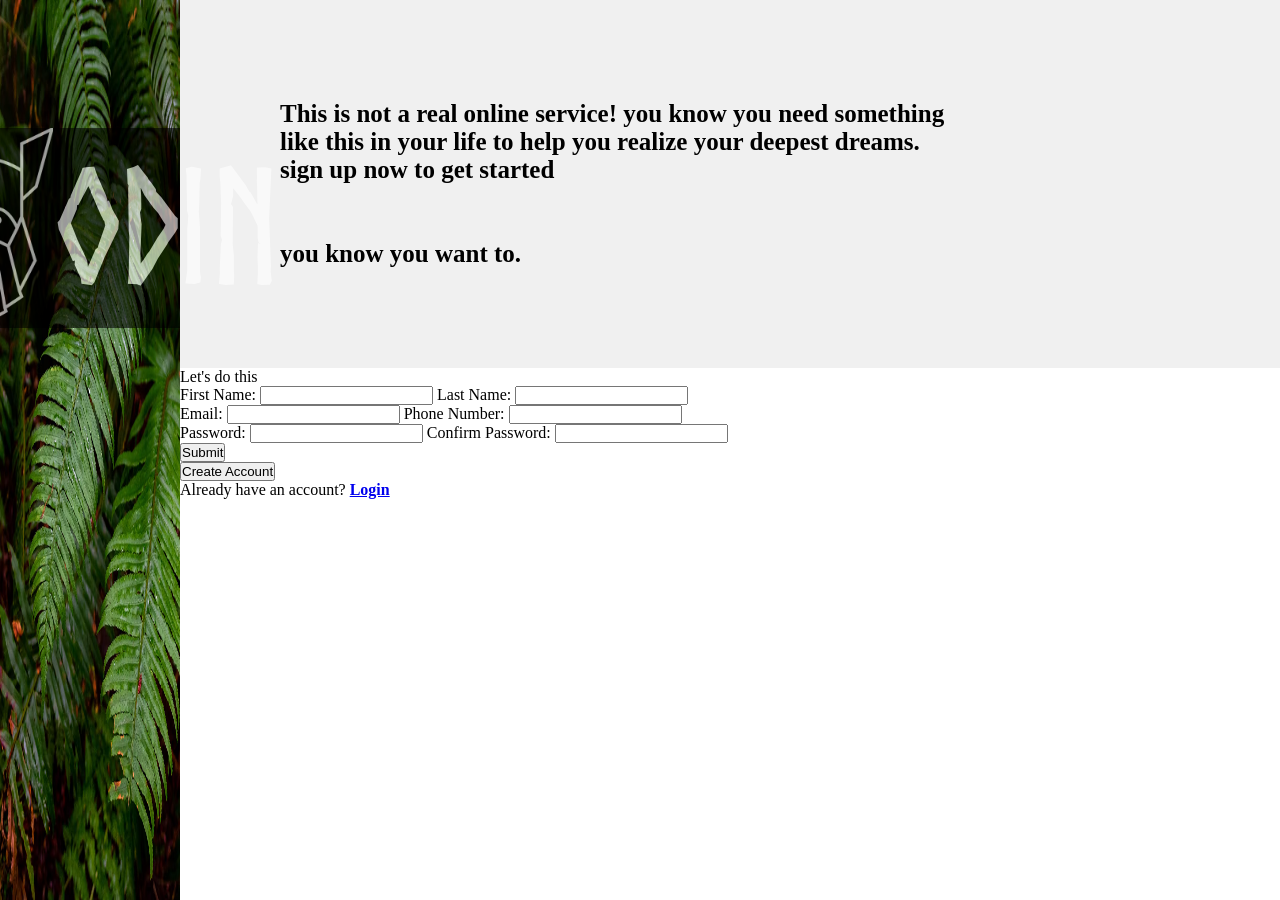
==== index.html @ 6bf803ae "fisrt text section, (sign up) completed." ====
<!doctype html>
<html lang="en">
  <head>
    <meta charset="UTF-8" />
    <meta name="viewport" content="width=device-width, initial-scale=1.0" />
    <link rel="stylesheet" href="style.css" />
    <title>Login Page</title>
  </head>
  <body>
    <div class="imageContainer">
      <img
        class="card-image"
        src="./images/sideimage.avif"
        alt="Background left image"
      />

      <div class="cardBodyText">
        <img class="logo" src="./images/odin-lined.png" alt="OdinProjectLogo" />

        <h1 class="odin">Odin</h1>
      </div>
    </div>
    <!-- Section right A -->
    <div class="sectionForm">
      <div class="sectionAText">
        <div class="topText">
          <p>
            This is not a real online service! you know you need something
            <br />
            like this in your life to help you realize your deepest dreams.
            <br />
            sign up <span>now</span> to get started
          </p>
          <br /><br />

          <p>you <span>know</span> you want to.</p>
        </div>
      </div>
      <!-- End -->
      <div class="loginContainer">
        <p>Let's do this</p>
        <form action="example.com/path" method="post">
          <div class="nameSection">
            <label for="FirstName">First Name:</label>
            <input type="text" id="FirstName" name="FirstName" />
            <label for="lastName">Last Name:</label>
            <input type="text" id="lastName" name="lastName" />
          </div>
          <div class="emailSection">
            <label for="email">Email:</label>
            <input type="email" id="email" name="userEmail" />
            <label for="phoneNumber">Phone Number:</label>
            <input type="text" id="phoneNumber" name="phoneNumber" />
          </div>
          <div class="passwordSection">
            <label for="uderPassword">Password:</label>
            <input type="password" id="uderPassword" name="userPassword" />
            <label for="confiPassword">Confirm Password:</label>
            <input type="password" id="confiPassword" name="confirmPassword" />
          </div>
          <button type="submit">Submit</button>
        </form>

        <div>
          <button type="button">Create Account</button>

          <p>
            Already have an account? <span><a href="Login">Login</a></span>
          </p>
        </div>
      </div>
    </div>
  </body>
</html>
---- style.css ----
body {
  display: flex;
  min-height: 100vh;
  /* flex-direction: column; */
  /* box-sizing: border-box;
  
  /* background-color: rgb(240, 240, 240); */
}

*,
*::before,
*::after {
  box-sizing: inherit;
  padding: 0;
  margin: 0;
}

/* 8. Avoid text overflows */
p,
h1,
h2,
h3,
h4,
h5,
h6 {
  overflow-wrap: break-word;
}
/* Section background image right side */

@font-face {
  font-family: my-cool-font;
  src: url(/images/norse/Norse.otf);
}

.imageContainer {
  display: flex;
  position: relative;
  width: 40%;
  /* flex-wrap: wrap; */
}

.card-image {
  position: absolute;
  width: 100%;
  height: 100vh;
  /* z-index: -1; */
}

.cardBodyText {
  display: flex;
  /* flex-direction: column; */
  justify-content: center;
  align-items: center;
  position: absolute;
  width: 100%;
  background: black;
  opacity: 0.6;
  color: white;
  top: 8rem;
  font-size: 1.2em;
  font-family: roboto;
  height: 200px;
}

.odin {
  font-family: my-cool-font;
  font-size: 150px;
}
.logo {
  height: 200px;
}

/* End */

/*First section text container */

.sectionAText {
  /* display: flex; */
  /* flex-direction: column; */
  padding: 100px;
  background-color: hsl(0, 0%, 94%);
  width: 100vh;
  font-weight: 900;
  font-size: 25px;
}
span {
  font-family: cursive;
  font-weight: 900;
}
.topText {
  /* display: flex;
  justify-content: center; */
  /* flex-direction: column; */
}

/* .loginContainer {
  display: flex;
  flex-direction: column;
} */
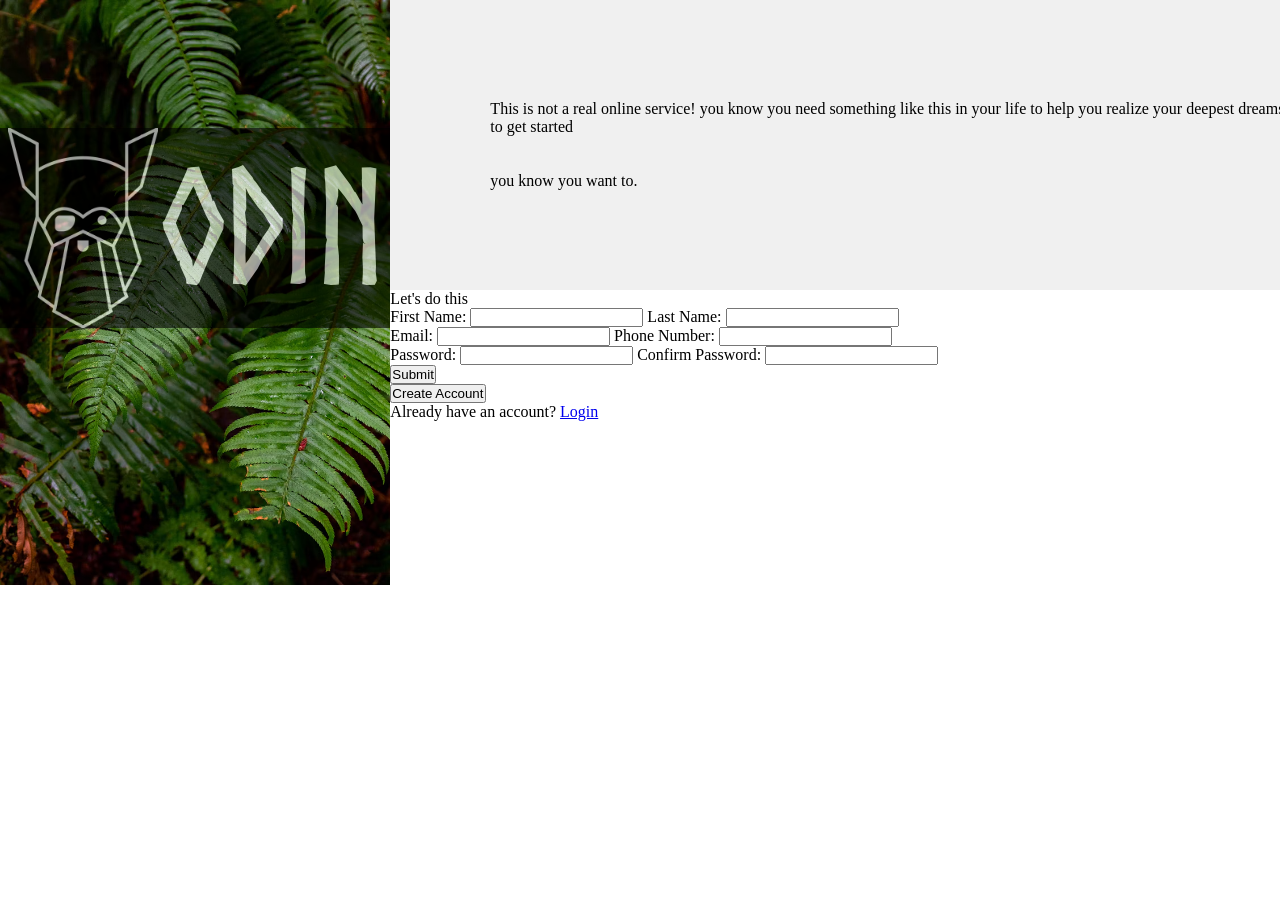
==== commit bc2aa256: "test" ====
--- a/index.html
+++ b/index.html
@@ -25,11 +25,9 @@
       <div class="sectionAText">
         <div class="topText">
           <p>
-            This is not a real online service! you know you need something
-            <br />
-            like this in your life to help you realize your deepest dreams.
-            <br />
-            sign up <span>now</span> to get started
+            This is not a real online service! you know you need something like
+            this in your life to help you realize your deepest dreams. sign up
+            <span>now</span> to get started
           </p>
           <br /><br />
 
--- a/style.css
+++ b/style.css
@@ -33,17 +33,14 @@
 }
 
 .imageContainer {
-  display: flex;
   position: relative;
   width: 40%;
-  /* flex-wrap: wrap; */
 }
 
 .card-image {
   position: absolute;
   width: 100%;
-  height: 100vh;
-  /* z-index: -1; */
+  z-index: -1;
 }
 
 .cardBodyText {
@@ -79,18 +76,12 @@
   /* flex-direction: column; */
   padding: 100px;
   background-color: hsl(0, 0%, 94%);
-  width: 100vh;
-  font-weight: 900;
-  font-size: 25px;
+  width: 100%;
 }
-span {
-  font-family: cursive;
-  font-weight: 900;
-}
+
 .topText {
-  /* display: flex;
-  justify-content: center; */
-  /* flex-direction: column; */
+  display: flex;
+  flex-direction: column;
 }
 
 /* .loginContainer {
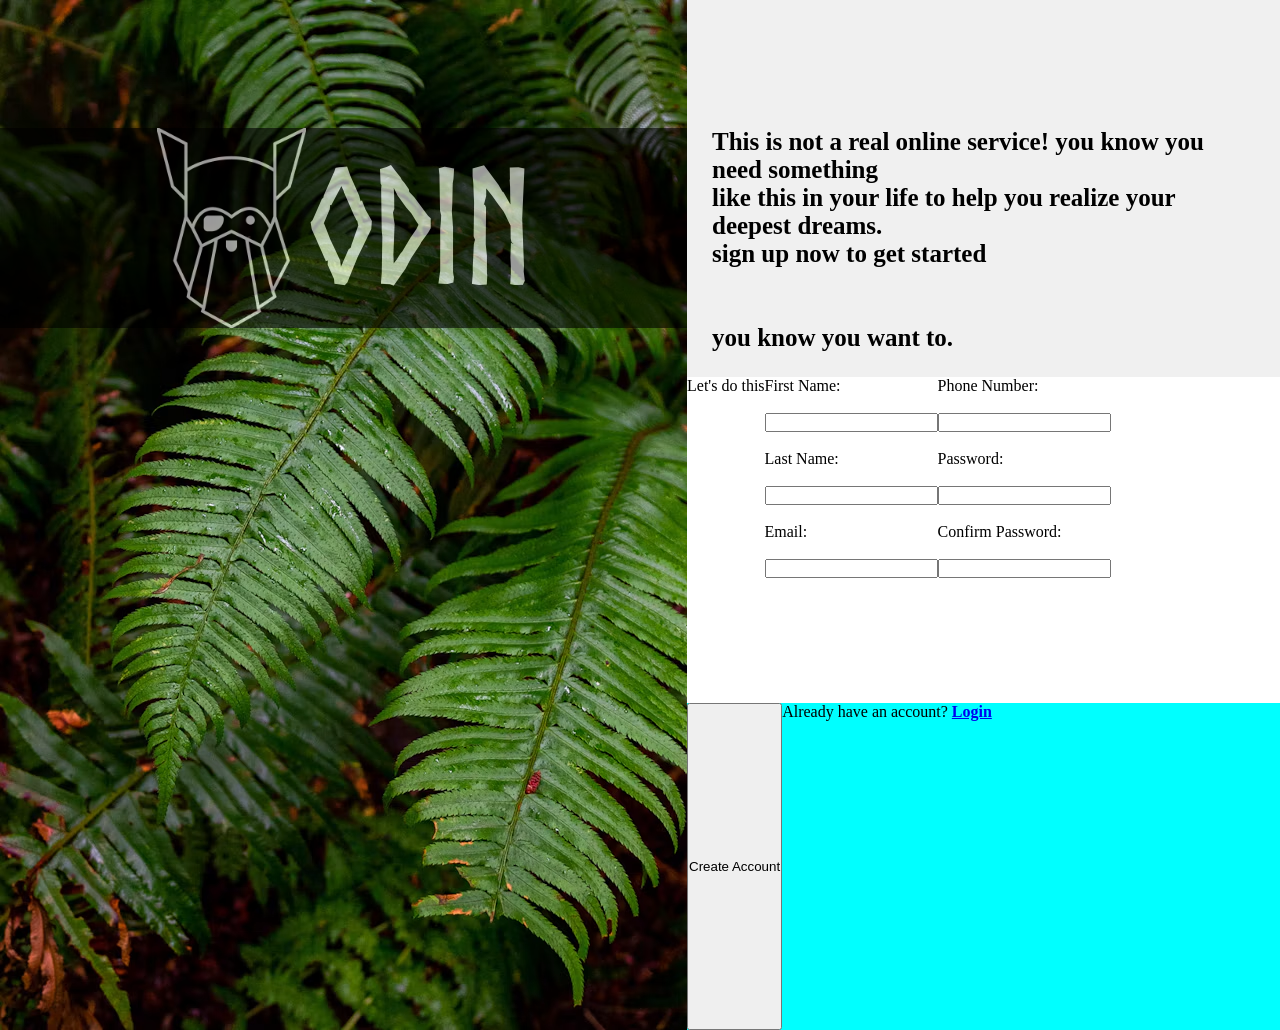
==== commit f61f196c: "first right text section completed, working on style the form section" ====
--- a/index.html
+++ b/index.html
@@ -25,9 +25,11 @@
       <div class="sectionAText">
         <div class="topText">
           <p>
-            This is not a real online service! you know you need something like
-            this in your life to help you realize your deepest dreams. sign up
-            <span>now</span> to get started
+            This is not a real online service! you know you need something
+            <br />
+            like this in your life to help you realize your deepest dreams.
+            <br />
+            sign up <span>now</span> to get started
           </p>
           <br /><br />
 
@@ -37,35 +39,41 @@
       <!-- End -->
       <div class="loginContainer">
         <p>Let's do this</p>
-        <form action="example.com/path" method="post">
-          <div class="nameSection">
-            <label for="FirstName">First Name:</label>
-            <input type="text" id="FirstName" name="FirstName" />
-            <label for="lastName">Last Name:</label>
-            <input type="text" id="lastName" name="lastName" />
+        <form class="formContainer" action="example.com/path" method="post">
+          <div>
+            <div class="formSectionright">
+              <label for="FirstName">First Name:</label><br />
+              <input type="text" id="FirstName" name="FirstName" /><br />
+              <label for="lastName">Last Name:</label><br />
+              <input type="text" id="lastName" name="lastName" /><br />
+              <label for="email">Email:</label><br />
+              <input type="email" id="email" name="userEmail" /><br />
+            </div>
           </div>
-          <div class="emailSection">
-            <label for="email">Email:</label>
-            <input type="email" id="email" name="userEmail" />
-            <label for="phoneNumber">Phone Number:</label>
-            <input type="text" id="phoneNumber" name="phoneNumber" />
+          <div class="formSectionLeft">
+            <label for="phoneNumber">Phone Number:</label><br />
+            <input type="text" id="phoneNumber" name="phoneNumber" /><br />
+            <label for="uderPassword">Password:</label><br />
+            <input
+              type="password"
+              id="uderPassword"
+              name="userPassword"
+            /><br />
+            <label for="confiPassword">Confirm Password:</label><br />
+            <input
+              type="password"
+              id="confiPassword"
+              name="confirmPassword"
+            /><br />
           </div>
-          <div class="passwordSection">
-            <label for="uderPassword">Password:</label>
-            <input type="password" id="uderPassword" name="userPassword" />
-            <label for="confiPassword">Confirm Password:</label>
-            <input type="password" id="confiPassword" name="confirmPassword" />
-          </div>
-          <button type="submit">Submit</button>
         </form>
+      </div>
+      <div class="containerButtonDown">
+        <button type="button">Create Account</button>
 
-        <div>
-          <button type="button">Create Account</button>
-
-          <p>
-            Already have an account? <span><a href="Login">Login</a></span>
-          </p>
-        </div>
+        <p>
+          Already have an account? <span><a href="Login">Login</a></span>
+        </p>
       </div>
     </div>
   </body>
--- a/style.css
+++ b/style.css
@@ -1,31 +1,17 @@
 body {
   display: flex;
-  min-height: 100vh;
-  /* flex-direction: column; */
-  /* box-sizing: border-box;
-  
-  /* background-color: rgb(240, 240, 240); */
+
+  /* min-height: 100vh; */
+  /* box-sizing: border-box; */
 }
 
 *,
 *::before,
 *::after {
-  box-sizing: inherit;
+  box-sizing: border-box;
   padding: 0;
   margin: 0;
 }
-
-/* 8. Avoid text overflows */
-p,
-h1,
-h2,
-h3,
-h4,
-h5,
-h6 {
-  overflow-wrap: break-word;
-}
-/* Section background image right side */
 
 @font-face {
   font-family: my-cool-font;
@@ -33,19 +19,12 @@
 }
 
 .imageContainer {
+  display: flex;
   position: relative;
-  width: 40%;
-}
-
-.card-image {
-  position: absolute;
-  width: 100%;
-  z-index: -1;
 }
 
 .cardBodyText {
   display: flex;
-  /* flex-direction: column; */
   justify-content: center;
   align-items: center;
   position: absolute;
@@ -72,19 +51,55 @@
 /*First section text container */
 
 .sectionAText {
-  /* display: flex; */
-  /* flex-direction: column; */
-  padding: 100px;
+  display: flex;
+  flex: 1;
+  align-items: end;
+  padding: 25px;
   background-color: hsl(0, 0%, 94%);
-  width: 100%;
+  font-weight: 900;
+  font-size: 25px;
 }
-
-.topText {
-  display: flex;
-  flex-direction: column;
+span {
+  font-family: cursive;
+  font-weight: 900;
 }
 
 /* .loginContainer {
   display: flex;
   flex-direction: column;
 } */
+.sectionForm {
+  display: flex;
+  flex: 1;
+  flex-direction: column;
+}
+
+/* FORM SECTION NAME/PASSWORD */
+
+.loginContainer {
+  display: flex;
+  flex: 1;
+  /* flex-direction: column; */
+}
+.formContainer {
+  display: flex;
+}
+.formSectionLeft {
+  display: flex;
+  flex-direction: column;
+}
+
+.formSectionright {
+  display: flex;
+  flex-direction: column;
+}
+
+/* EDN */
+
+/* LAST SECTION BELOW. */
+
+.containerButtonDown {
+  display: flex;
+  flex: 1;
+  background-color: aqua;
+}
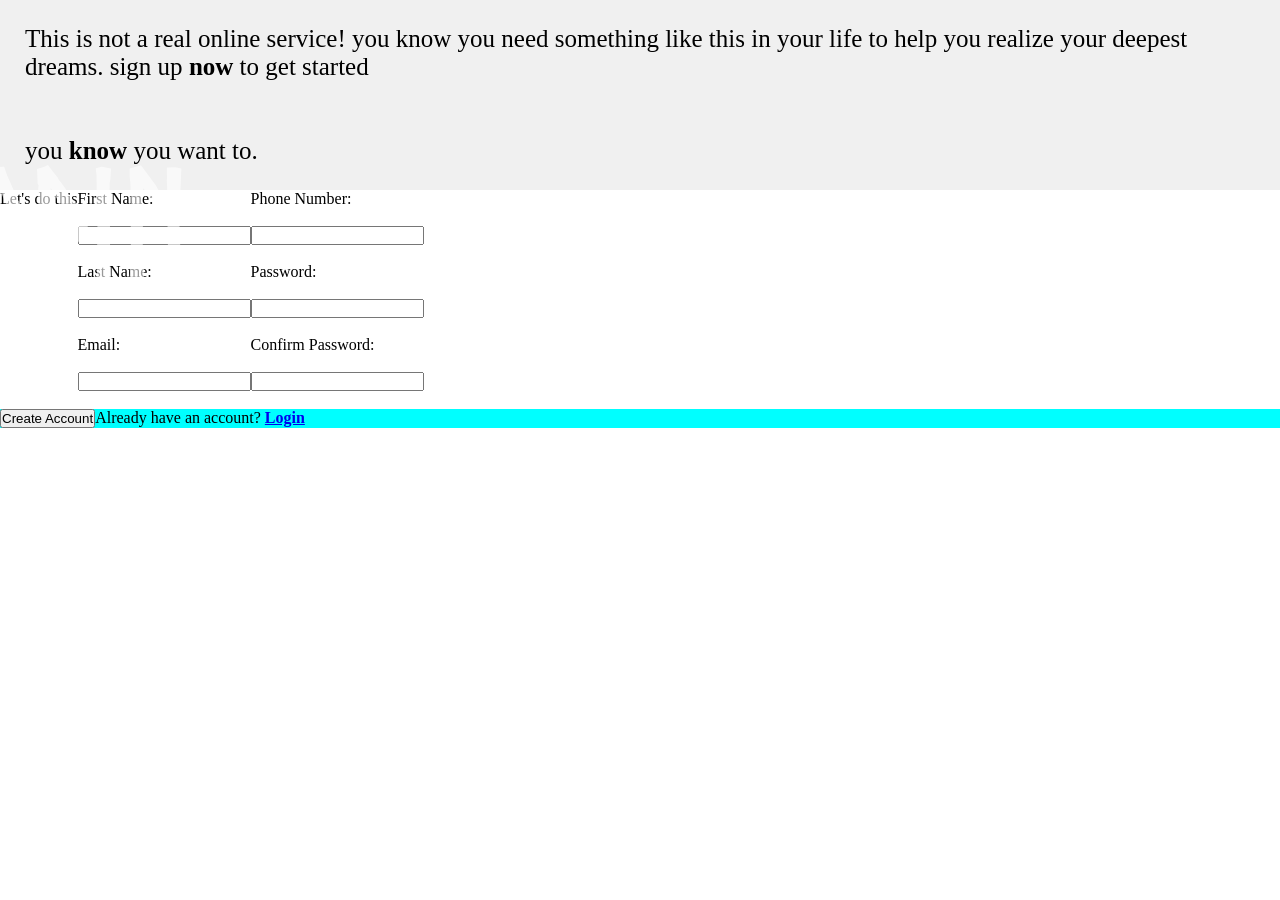
==== commit 41d62517: "Merge remote changes" ====
--- a/index.html
+++ b/index.html
@@ -25,11 +25,9 @@
       <div class="sectionAText">
         <div class="topText">
           <p>
-            This is not a real online service! you know you need something
-            <br />
-            like this in your life to help you realize your deepest dreams.
-            <br />
-            sign up <span>now</span> to get started
+            This is not a real online service! you know you need something like
+            this in your life to help you realize your deepest dreams. sign up
+            <span>now</span> to get started
           </p>
           <br /><br />
 
--- a/style.css
+++ b/style.css
@@ -19,8 +19,17 @@
 }
 
 .imageContainer {
-  display: flex;
   position: relative;
+<<<<<<< HEAD
+=======
+  width: 40%;
+}
+
+.card-image {
+  position: absolute;
+  width: 100%;
+  z-index: -1;
+>>>>>>> bc2aa2567131dba30216b508dfc164e8af32459b
 }
 
 .cardBodyText {
@@ -56,6 +65,7 @@
   align-items: end;
   padding: 25px;
   background-color: hsl(0, 0%, 94%);
+<<<<<<< HEAD
   font-weight: 900;
   font-size: 25px;
 }
@@ -63,6 +73,15 @@
   font-family: cursive;
   font-weight: 900;
 }
+=======
+  width: 100%;
+}
+
+.topText {
+  display: flex;
+  flex-direction: column;
+}
+>>>>>>> bc2aa2567131dba30216b508dfc164e8af32459b
 
 /* .loginContainer {
   display: flex;
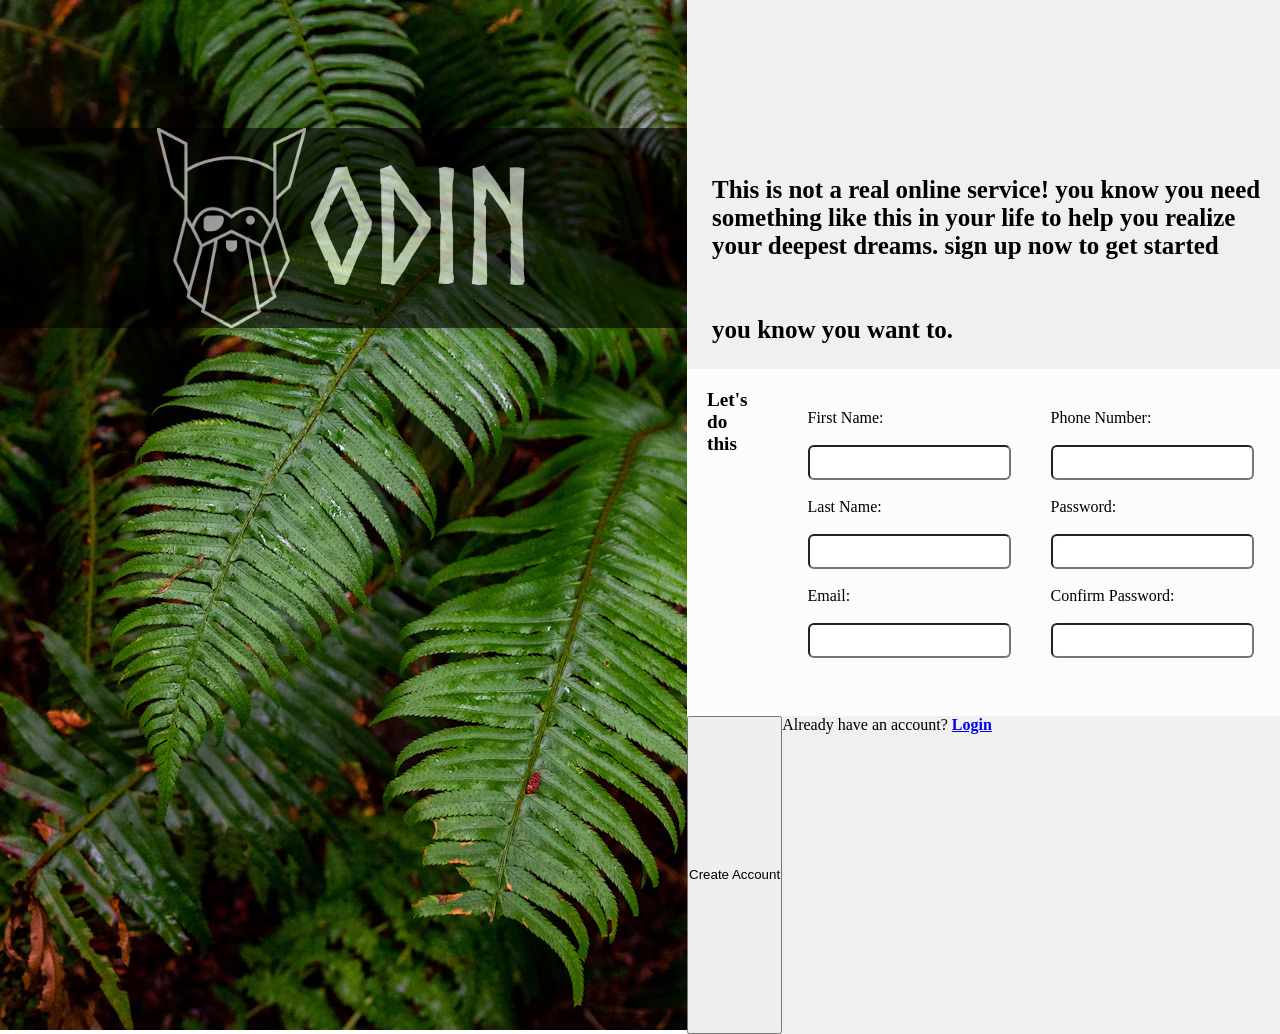
==== commit 40801336: "Form section almost completed background color set. Create button sections still pending" ====
--- a/index.html
+++ b/index.html
@@ -36,10 +36,10 @@
       </div>
       <!-- End -->
       <div class="loginContainer">
-        <p>Let's do this</p>
+        <p class="formTextTop">Let's do this</p>
         <form class="formContainer" action="example.com/path" method="post">
           <div>
-            <div class="formSectionright">
+            <div class="formSectionRight">
               <label for="FirstName">First Name:</label><br />
               <input type="text" id="FirstName" name="FirstName" /><br />
               <label for="lastName">Last Name:</label><br />
--- a/style.css
+++ b/style.css
@@ -1,7 +1,7 @@
 body {
   display: flex;
 
-  /* min-height: 100vh; */
+  min-height: 100vh;
   /* box-sizing: border-box; */
 }
 
@@ -20,16 +20,6 @@
 
 .imageContainer {
   position: relative;
-<<<<<<< HEAD
-=======
-  width: 40%;
-}
-
-.card-image {
-  position: absolute;
-  width: 100%;
-  z-index: -1;
->>>>>>> bc2aa2567131dba30216b508dfc164e8af32459b
 }
 
 .cardBodyText {
@@ -65,7 +55,6 @@
   align-items: end;
   padding: 25px;
   background-color: hsl(0, 0%, 94%);
-<<<<<<< HEAD
   font-weight: 900;
   font-size: 25px;
 }
@@ -73,15 +62,6 @@
   font-family: cursive;
   font-weight: 900;
 }
-=======
-  width: 100%;
-}
-
-.topText {
-  display: flex;
-  flex-direction: column;
-}
->>>>>>> bc2aa2567131dba30216b508dfc164e8af32459b
 
 /* .loginContainer {
   display: flex;
@@ -98,19 +78,42 @@
 .loginContainer {
   display: flex;
   flex: 1;
+  box-shadow: 10px black;
+  background-color: hsl(0, 0%, 99%);
   /* flex-direction: column; */
 }
 .formContainer {
   display: flex;
+  padding: 20px;
+  align-items: end;
 }
 .formSectionLeft {
   display: flex;
   flex-direction: column;
+  margin: 20px;
 }
 
-.formSectionright {
+.formSectionRight {
   display: flex;
   flex-direction: column;
+  margin: 20px;
+}
+
+.formTextTop {
+  font-weight: 600;
+  font-size: larger;
+  padding: 20px;
+}
+
+#confiPassword,
+#email,
+#FirstName,
+#lastName,
+#phoneNumber,
+#uderPassword {
+  padding: 8px 15px;
+  border: 15px bold black;
+  border-radius: 6px;
 }
 
 /* EDN */
@@ -120,5 +123,5 @@
 .containerButtonDown {
   display: flex;
   flex: 1;
-  background-color: aqua;
+  background-color: hsl(0, 0%, 94%);
 }
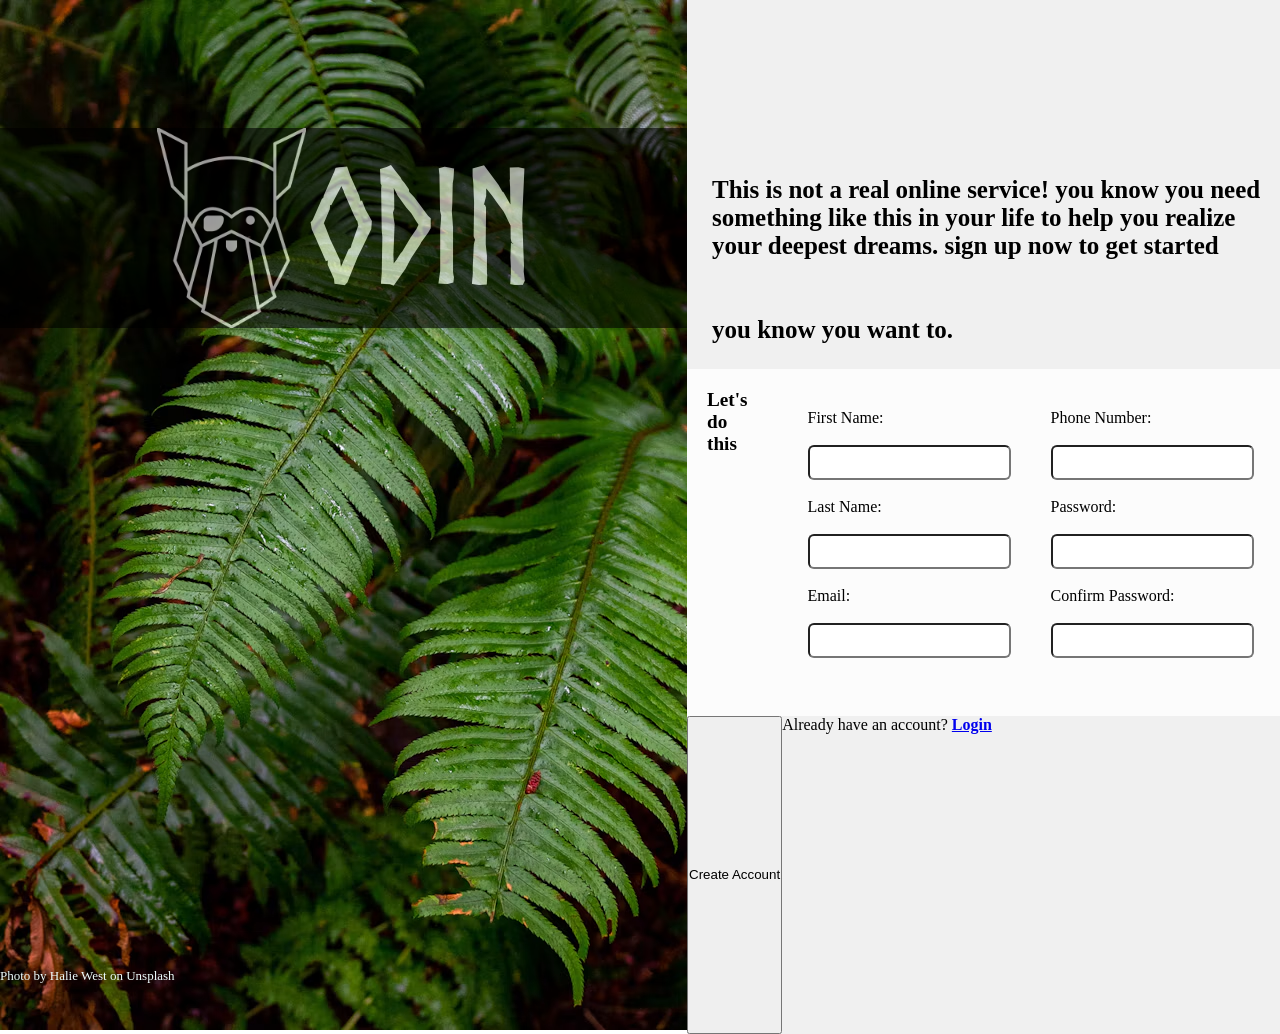
==== commit abe2bac4: "image credit was added" ====
--- a/index.html
+++ b/index.html
@@ -13,7 +13,7 @@
         src="./images/sideimage.avif"
         alt="Background left image"
       />
-
+      <p class="Credit">Photo by Halie West on Unsplash</p>
       <div class="cardBodyText">
         <img class="logo" src="./images/odin-lined.png" alt="OdinProjectLogo" />
 
--- a/style.css
+++ b/style.css
@@ -44,7 +44,12 @@
 .logo {
   height: 200px;
 }
-
+.Credit {
+  position: absolute;
+  bottom: 50px;
+  font-size: small;
+  color: azure;
+}
 /* End */
 
 /*First section text container */
@@ -57,6 +62,10 @@
   background-color: hsl(0, 0%, 94%);
   font-weight: 900;
   font-size: 25px;
+}
+.Credit {
+  display: flex;
+  position: absolute;
 }
 span {
   font-family: cursive;
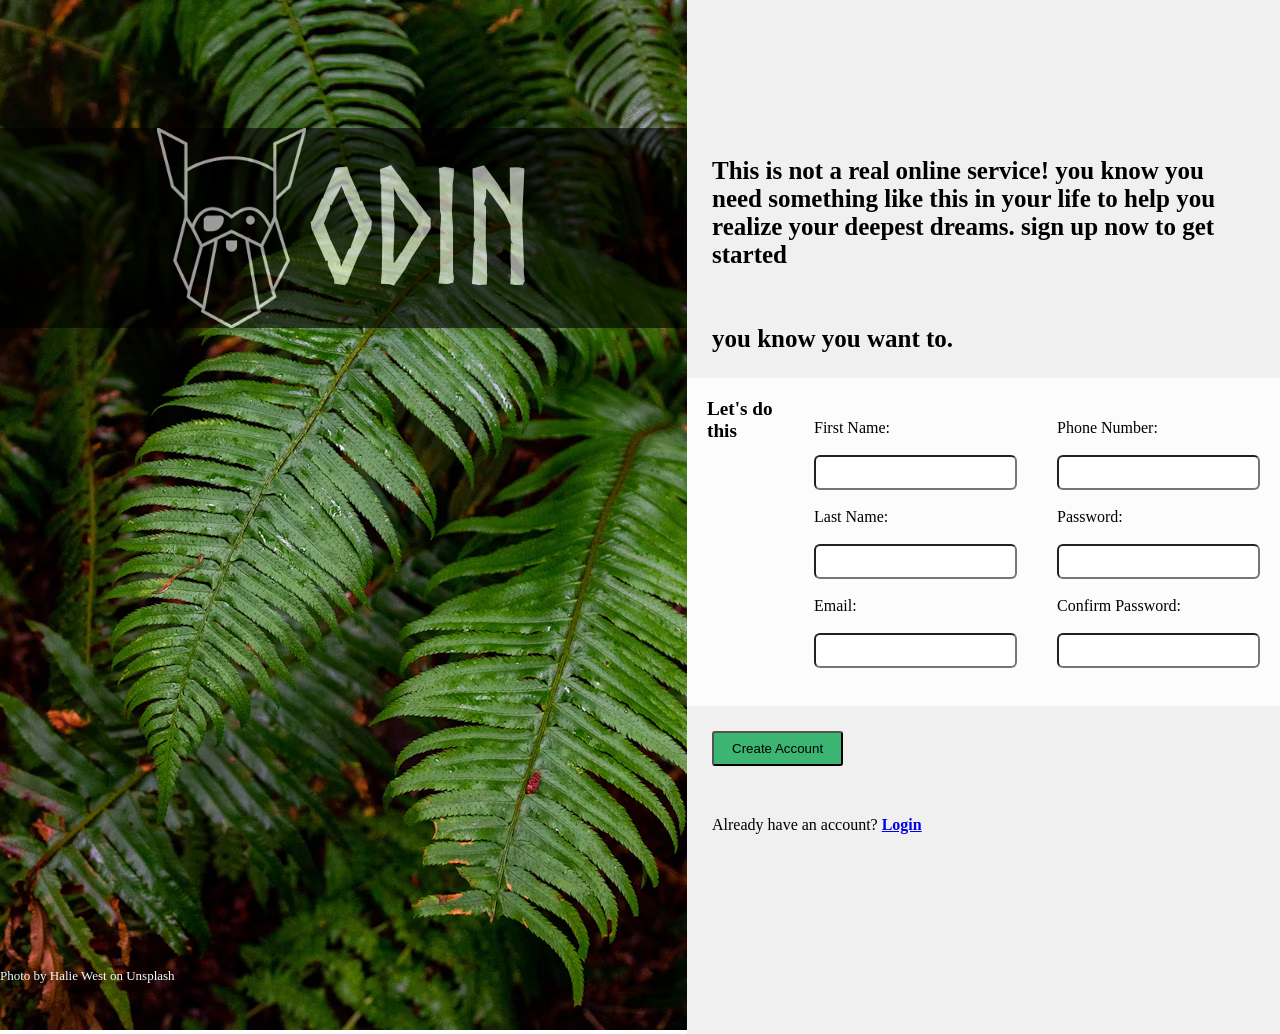
==== commit 6296223a: "Project complete all section in place" ====
--- a/index.html
+++ b/index.html
@@ -67,9 +67,9 @@
         </form>
       </div>
       <div class="containerButtonDown">
-        <button type="button">Create Account</button>
+        <div><button class="button" type="button">Create Account</button></div>
 
-        <p>
+        <p class="buttonP">
           Already have an account? <span><a href="Login">Login</a></span>
         </p>
       </div>
--- a/style.css
+++ b/style.css
@@ -95,6 +95,7 @@
   display: flex;
   padding: 20px;
   align-items: end;
+  margin: -20px;
 }
 .formSectionLeft {
   display: flex;
@@ -109,6 +110,8 @@
 }
 
 .formTextTop {
+  display: flex;
+  flex-direction: column;
   font-weight: 600;
   font-size: larger;
   padding: 20px;
@@ -131,6 +134,17 @@
 
 .containerButtonDown {
   display: flex;
+  flex-direction: column;
   flex: 1;
   background-color: hsl(0, 0%, 94%);
 }
+.button {
+  background-color: hsl(147, 50%, 47%);
+  padding: 8px 18px;
+  border: 2px bold back;
+  border-radius: 3px;
+  margin: 25px;
+}
+.buttonP {
+  margin: 25px;
+}
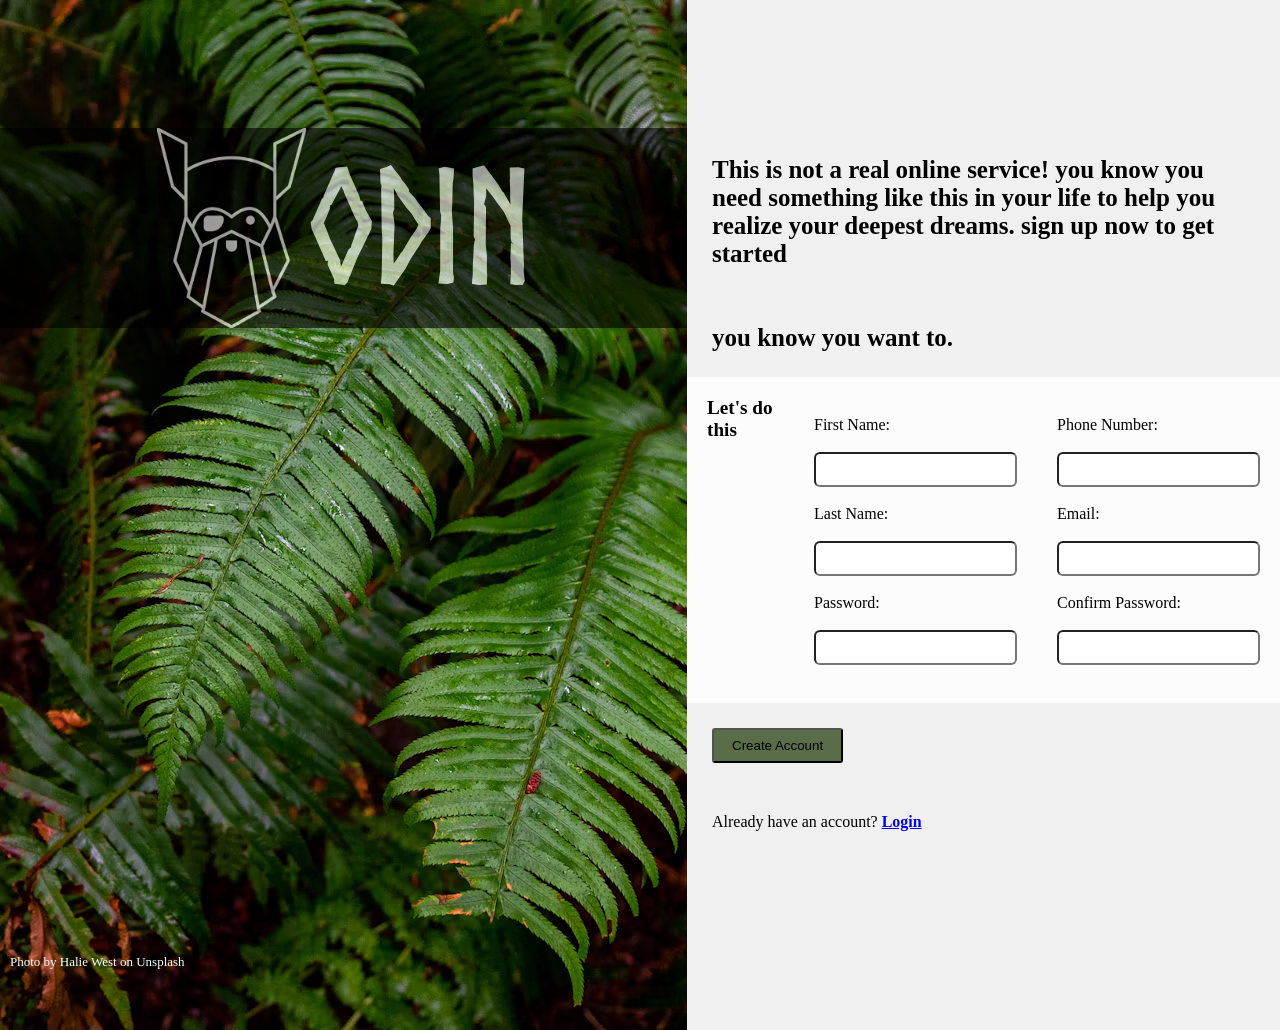
==== commit 721bc449: "Create buttom color was changed. pseudo class used on validation form" ====
--- a/index.html
+++ b/index.html
@@ -44,19 +44,19 @@
               <input type="text" id="FirstName" name="FirstName" /><br />
               <label for="lastName">Last Name:</label><br />
               <input type="text" id="lastName" name="lastName" /><br />
-              <label for="email">Email:</label><br />
-              <input type="email" id="email" name="userEmail" /><br />
+              <label for="uderPassword">Password:</label><br />
+              <input
+                type="password"
+                id="uderPassword"
+                name="userPassword"
+              /><br />
             </div>
           </div>
           <div class="formSectionLeft">
             <label for="phoneNumber">Phone Number:</label><br />
             <input type="text" id="phoneNumber" name="phoneNumber" /><br />
-            <label for="uderPassword">Password:</label><br />
-            <input
-              type="password"
-              id="uderPassword"
-              name="userPassword"
-            /><br />
+            <label for="email">Email:</label><br />
+            <input type="email" id="email" name="userEmail" /><br />
             <label for="confiPassword">Confirm Password:</label><br />
             <input
               type="password"
--- a/style.css
+++ b/style.css
@@ -21,7 +21,10 @@
 .imageContainer {
   position: relative;
 }
-
+.card-image {
+  display: flex;
+  flex: 1;
+}
 .cardBodyText {
   display: flex;
   justify-content: center;
@@ -45,10 +48,13 @@
   height: 200px;
 }
 .Credit {
+  display: flex;
+
   position: absolute;
   bottom: 50px;
   font-size: small;
   color: azure;
+  margin: 10px;
 }
 /* End */
 
@@ -127,7 +133,10 @@
   border: 15px bold black;
   border-radius: 6px;
 }
-
+input:user-invalid {
+  border: 2px solid red;
+  background-color: beige;
+}
 /* EDN */
 
 /* LAST SECTION BELOW. */
@@ -139,7 +148,7 @@
   background-color: hsl(0, 0%, 94%);
 }
 .button {
-  background-color: hsl(147, 50%, 47%);
+  background-color: #596d48;
   padding: 8px 18px;
   border: 2px bold back;
   border-radius: 3px;
